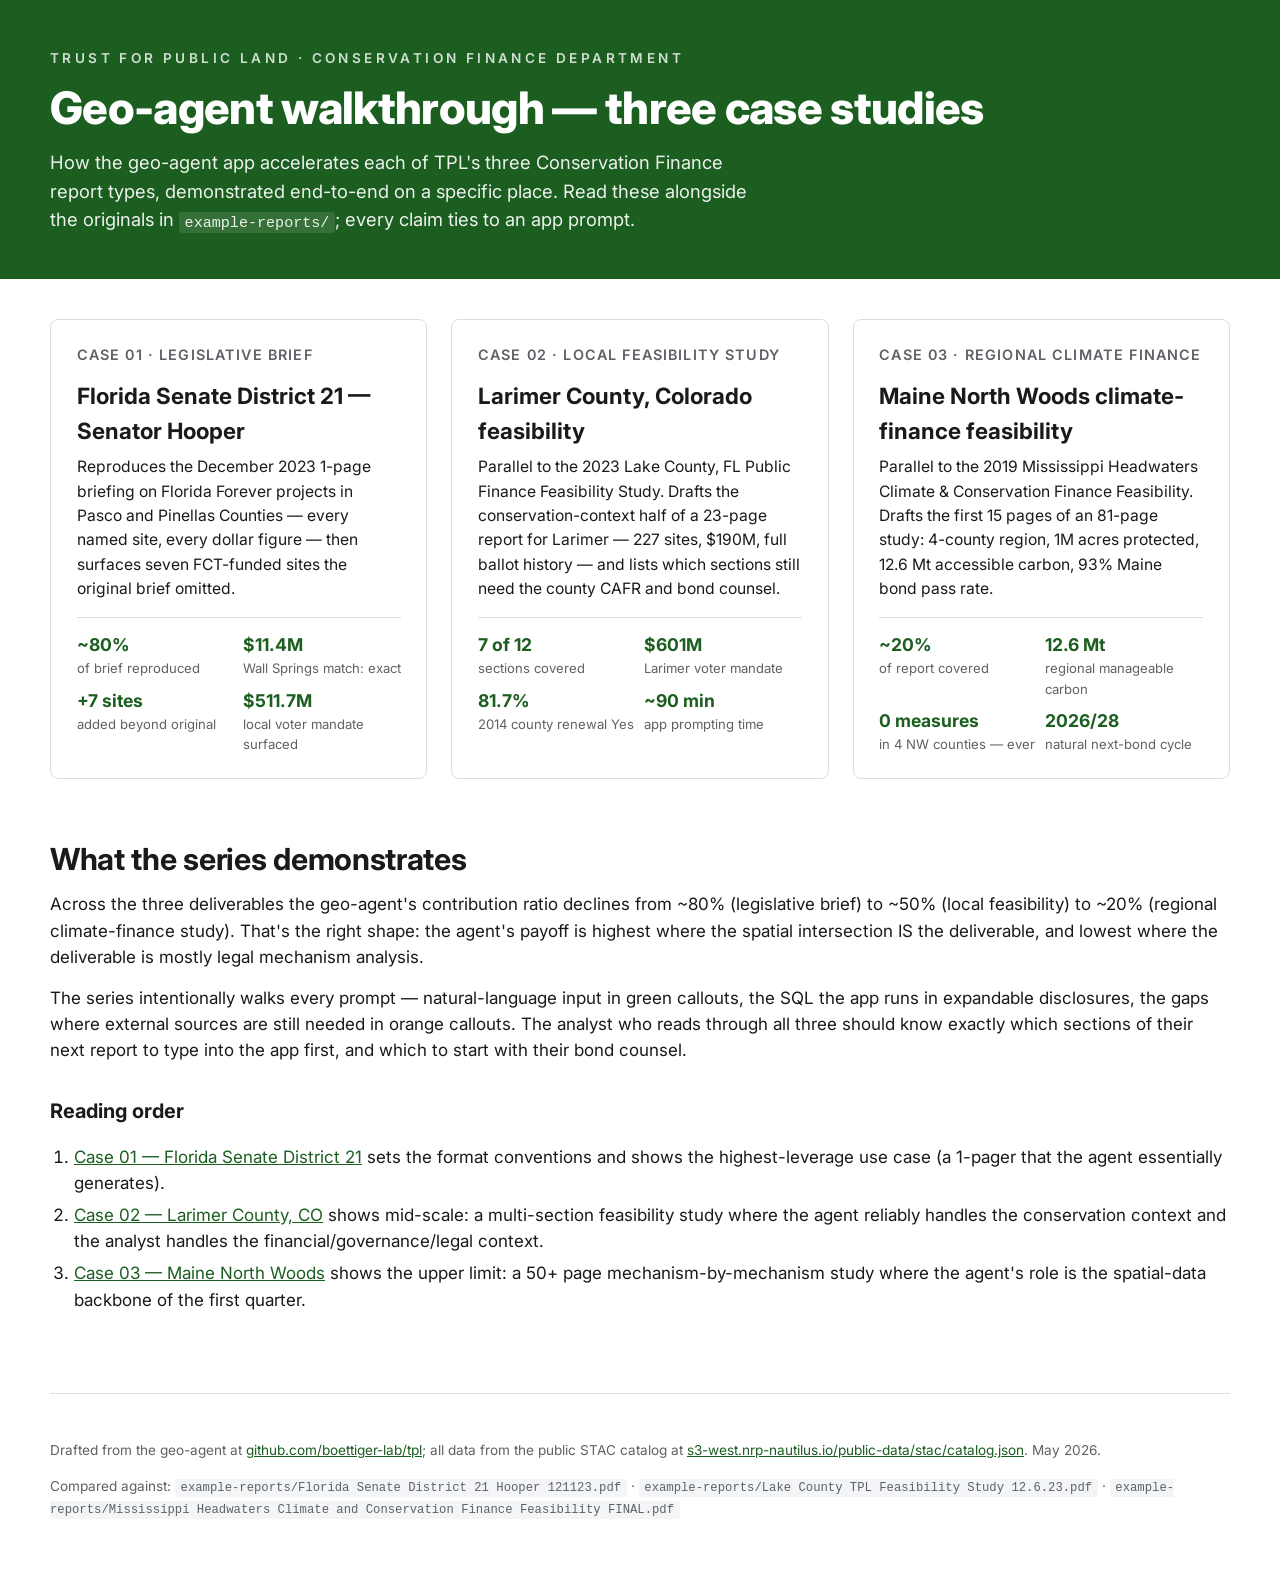
==== case-studies/index.html @ cac1ad0c "Add geo-agent case-study walkthroughs Three long-form HTML walkthroughs that document how the geo-ag" ====
<!doctype html>
<html lang="en">
<head>
<meta charset="utf-8">
<meta name="viewport" content="width=device-width, initial-scale=1">
<title>Geo-Agent Walkthrough — Case Study Series</title>
<link href="https://fonts.googleapis.com/css2?family=Inter:wght@400;500;600;700;800&display=swap" rel="stylesheet">
<link rel="stylesheet" href="assets/walkthrough.css">
<style>
  .grid { display: grid; grid-template-columns: repeat(auto-fit, minmax(330px, 1fr));
          gap: 1.5rem; margin: 2.5rem 0 4rem; }
  .card { border: 1px solid var(--tpl-rule); border-radius: 8px; padding: 1.5rem 1.6rem;
          background: var(--tpl-bg); transition: box-shadow .15s, transform .15s; }
  .card:hover { box-shadow: 0 6px 20px rgba(0,0,0,.07); transform: translateY(-2px); }
  .card h3 { margin: 0 0 .4rem; font-size: 1.4rem; color: var(--tpl-ink); }
  .card h3 a { color: inherit; text-decoration: none; }
  .card .place { color: var(--tpl-muted); font-size: .9rem;
                 text-transform: uppercase; letter-spacing: .08em;
                 margin: 0 0 .8rem; font-weight: 600; }
  .card p { margin: .4rem 0; font-size: .98rem; }
  .card .stats { margin: 1rem 0 0; padding-top: .8rem;
                 border-top: 1px solid var(--tpl-rule);
                 display: grid; grid-template-columns: 1fr 1fr; gap: .5rem;
                 font-size: .82rem; color: var(--tpl-muted); }
  .card .stats b { color: var(--tpl-green); font-size: 1.1rem; display: block; }
</style>
</head>
<body>

<header class="banner">
  <div class="page">
    <div class="eyebrow">Trust for Public Land · Conservation Finance Department</div>
    <h1>Geo-agent walkthrough — three case studies</h1>
    <p>How the geo-agent app accelerates each of TPL's three Conservation
       Finance report types, demonstrated end-to-end on a specific place.
       Read these alongside the originals in <code>example-reports/</code>;
       every claim ties to an app prompt.</p>
  </div>
</header>

<main class="page">

<div class="grid">
  <div class="card">
    <p class="place">Case 01 · Legislative brief</p>
    <h3><a href="florida-sd21.html">Florida Senate District 21 — Senator Hooper</a></h3>
    <p>Reproduces the December 2023 1-page briefing on Florida Forever
       projects in Pasco and Pinellas Counties — every named site, every
       dollar figure — then surfaces seven FCT-funded sites the original
       brief omitted.</p>
    <div class="stats">
      <div><b>~80%</b>of brief reproduced</div>
      <div><b>$11.4M</b>Wall Springs match: exact</div>
      <div><b>+7 sites</b>added beyond original</div>
      <div><b>$511.7M</b>local voter mandate surfaced</div>
    </div>
  </div>

  <div class="card">
    <p class="place">Case 02 · Local feasibility study</p>
    <h3><a href="larimer-co.html">Larimer County, Colorado feasibility</a></h3>
    <p>Parallel to the 2023 Lake County, FL Public Finance Feasibility
       Study.  Drafts the conservation-context half of a 23-page report
       for Larimer — 227 sites, $190M, full ballot history — and lists
       which sections still need the county CAFR and bond counsel.</p>
    <div class="stats">
      <div><b>7 of 12</b>sections covered</div>
      <div><b>$601M</b>Larimer voter mandate</div>
      <div><b>81.7%</b>2014 county renewal Yes</div>
      <div><b>~90 min</b>app prompting time</div>
    </div>
  </div>

  <div class="card">
    <p class="place">Case 03 · Regional climate finance</p>
    <h3><a href="maine-northwoods.html">Maine North Woods climate-finance feasibility</a></h3>
    <p>Parallel to the 2019 Mississippi Headwaters Climate &amp;
       Conservation Finance Feasibility.  Drafts the first 15 pages
       of an 81-page study: 4-county region, 1M acres protected,
       12.6 Mt accessible carbon, 93% Maine bond pass rate.</p>
    <div class="stats">
      <div><b>~20%</b>of report covered</div>
      <div><b>12.6 Mt</b>regional manageable carbon</div>
      <div><b>0 measures</b>in 4 NW counties — ever</div>
      <div><b>2026/28</b>natural next-bond cycle</div>
    </div>
  </div>
</div>

<h2 style="border:none; padding-top:0;">What the series demonstrates</h2>
<p>Across the three deliverables the geo-agent's contribution ratio
declines from ~80% (legislative brief) to ~50% (local feasibility) to
~20% (regional climate-finance study).  That's the right shape: the
agent's payoff is highest where the spatial intersection IS the
deliverable, and lowest where the deliverable is mostly legal mechanism
analysis.</p>

<p>The series intentionally walks every prompt — natural-language input
in green callouts, the SQL the app runs in expandable disclosures, the
gaps where external sources are still needed in orange callouts.  The
analyst who reads through all three should know exactly which sections
of their next report to type into the app first, and which to start
with their bond counsel.</p>

<h3>Reading order</h3>
<ol>
  <li><a href="florida-sd21.html">Case 01 — Florida Senate District 21</a>
      sets the format conventions and shows the highest-leverage
      use case (a 1-pager that the agent essentially generates).</li>
  <li><a href="larimer-co.html">Case 02 — Larimer County, CO</a>
      shows mid-scale: a multi-section feasibility study where the
      agent reliably handles the conservation context and the analyst
      handles the financial/governance/legal context.</li>
  <li><a href="maine-northwoods.html">Case 03 — Maine North Woods</a>
      shows the upper limit: a 50+ page mechanism-by-mechanism study
      where the agent's role is the spatial-data backbone of the
      first quarter.</li>
</ol>

<footer class="foot" style="margin-top:5rem">
  <p>Drafted from the geo-agent at
     <a href="https://github.com/boettiger-lab/tpl">github.com/boettiger-lab/tpl</a>;
     all data from the public STAC catalog at
     <a href="https://s3-west.nrp-nautilus.io/public-data/stac/catalog.json">s3-west.nrp-nautilus.io/public-data/stac/catalog.json</a>.
     May 2026.</p>
  <p>Compared against:
     <code>example-reports/Florida Senate District 21 Hooper 121123.pdf</code> ·
     <code>example-reports/Lake County TPL Feasibility Study 12.6.23.pdf</code> ·
     <code>example-reports/Mississippi Headwaters Climate and Conservation Finance Feasibility FINAL.pdf</code>
  </p>
</footer>

</main>

</body>
</html>
---- case-studies/assets/walkthrough.css ----
/* Case-study walkthrough — long-form scrolling page.
   Designed for the TPL Conservation Finance team. Light, print-friendly. */

:root {
  --tpl-green:    #1B5E20;
  --tpl-green-2:  #2E7D32;
  --tpl-green-3:  #66BB6A;
  --tpl-green-bg: #f0f7f1;
  --tpl-red:      #C62828;
  --tpl-blue:     #1565C0;
  --tpl-orange:   #E65100;
  --tpl-purple:   #6A1B9A;
  --tpl-ink:      #1a1a1a;
  --tpl-muted:    #5e6266;
  --tpl-rule:     #d8dde2;
  --tpl-tint:     #f7f9fb;
  --tpl-bg:       #ffffff;
}

html { scroll-behavior: smooth; }
body {
  margin: 0; padding: 0;
  font-family: "Inter", "Helvetica Neue", system-ui, sans-serif;
  color: var(--tpl-ink);
  background: var(--tpl-bg);
  line-height: 1.55;
  font-size: 17px;
}

/* Layout: centered column + occasional wide breakouts */
.page { max-width: 1180px; margin: 0 auto; padding: 0 2.5rem; }
.wide { max-width: 1380px; margin: 2rem auto; padding: 0 2.5rem; }

/* Banner */
.banner {
  background: var(--tpl-green);
  color: white;
  padding: 3rem 0 2.4rem;
  margin-bottom: 2rem;
}
.banner .eyebrow {
  text-transform: uppercase; letter-spacing: .25em;
  font-size: .85rem; font-weight: 600; opacity: .8; margin-bottom: 1rem;
}
.banner h1 {
  font-size: 2.8rem; line-height: 1.05; font-weight: 800;
  letter-spacing: -0.015em; margin: 0 0 1rem;
}
.banner p { font-size: 1.15rem; opacity: .92; max-width: 60ch; margin: .4rem 0; }
.banner .meta { font-size: .9rem; opacity: .75; margin-top: 1.5rem; }
.banner a { color: white; text-decoration: underline; }
.banner code, .banner .meta code {
  background: rgba(255,255,255,.12); color: white;
  padding: .1rem .35rem; border-radius: 3px;
  font-family: "Fira Mono", "SF Mono", Menlo, monospace;
  font-size: .82em;
}

/* Navigation */
.nav {
  position: sticky; top: 0; z-index: 50;
  background: rgba(255,255,255,.96);
  backdrop-filter: blur(8px);
  border-bottom: 1px solid var(--tpl-rule);
  padding: .8rem 2.5rem;
  font-size: .85rem;
}
.nav-inner { max-width: 1180px; margin: 0 auto; display: flex; gap: 1.4rem; flex-wrap: wrap; align-items: center; }
.nav a { color: var(--tpl-muted); text-decoration: none; }
.nav a:hover { color: var(--tpl-green); }
.nav .home { font-weight: 700; color: var(--tpl-ink); }

/* Headings */
h2 {
  font-size: 1.9rem; line-height: 1.1; font-weight: 700;
  margin: 3.5rem 0 .4rem; letter-spacing: -0.01em;
  border-top: 4px solid var(--tpl-green);
  padding-top: 1.4rem;
}
h2 .num {
  color: var(--tpl-green); font-weight: 800;
  margin-right: .6rem; font-variant-numeric: tabular-nums;
}
h3 { font-size: 1.25rem; font-weight: 700; margin: 2rem 0 .5rem; }
h4 { font-size: 1rem; font-weight: 600; color: var(--tpl-muted);
     text-transform: uppercase; letter-spacing: .1em; margin: 1.6rem 0 .5rem; }
.subtitle { color: var(--tpl-muted); font-size: 1.05rem; margin: 0 0 1.6rem; }

p { margin: .9rem 0; }
p code, li code { background: #f3f5f7; padding: .12rem .35rem; border-radius: 3px;
                  font-size: .9em; }

ul, ol { padding-left: 1.5rem; }
li { margin: .35rem 0; }

a { color: var(--tpl-green); }

/* Prompt box — the canonical "type this into the app" callout */
.prompt {
  background: var(--tpl-green-bg);
  border-left: 4px solid var(--tpl-green);
  border-radius: 6px;
  padding: 1.1rem 1.3rem;
  margin: 1.4rem 0;
  font-size: 1.05rem;
  position: relative;
}
.prompt::before {
  content: "▶ Type in the app";
  display: block;
  font-size: .78rem; font-weight: 700; letter-spacing: .12em;
  text-transform: uppercase; color: var(--tpl-green);
  margin-bottom: .55rem;
}
.prompt q {
  font-style: italic; color: var(--tpl-ink); display: block;
  font-size: 1.08rem; line-height: 1.45;
  quotes: """ """;
}

/* Response box — what the app returns */
.response {
  background: var(--tpl-tint);
  border-left: 4px solid var(--tpl-muted);
  border-radius: 6px;
  padding: 1rem 1.3rem;
  margin: 1.2rem 0;
  font-size: 1rem;
}
.response::before {
  content: "↳ The app replies";
  display: block;
  font-size: .78rem; font-weight: 700; letter-spacing: .12em;
  text-transform: uppercase; color: var(--tpl-muted);
  margin-bottom: .55rem;
}

/* Gap / caveat box */
.gap {
  background: #fff7f0;
  border-left: 4px solid var(--tpl-orange);
  border-radius: 6px;
  padding: .9rem 1.2rem;
  margin: 1.2rem 0;
  font-size: .96rem;
}
.gap:not(.tag)::before {
  content: "⚠ Where the app doesn't suffice";
  display: block;
  font-size: .78rem; font-weight: 700; letter-spacing: .12em;
  text-transform: uppercase; color: var(--tpl-orange);
  margin-bottom: .4rem;
}

/* Tables */
table.t {
  width: 100%; border-collapse: collapse;
  font-size: .95rem; margin: 1rem 0 1.4rem;
}
table.t th, table.t td {
  padding: .55rem .8rem;
  border-bottom: 1px solid var(--tpl-rule);
  text-align: right;
  font-variant-numeric: tabular-nums;
}
table.t th:first-child, table.t td:first-child { text-align: left; }
table.t thead th {
  color: var(--tpl-muted); font-weight: 600;
  text-transform: uppercase; letter-spacing: .07em;
  font-size: .78rem;
  border-bottom: 2px solid var(--tpl-ink);
}
table.t tbody tr.match { background: #f0f7f1; font-weight: 600; }
table.t tbody tr.match td:first-child::before {
  content: "✓ "; color: var(--tpl-green); font-weight: 800;
}
table.t tbody tr.new td:first-child::before {
  content: "+ "; color: var(--tpl-blue); font-weight: 800;
}

/* Side-by-side comparison */
.compare {
  display: grid; grid-template-columns: 1fr 1fr; gap: 1.2rem;
  margin: 1.4rem 0;
}
.compare > div {
  border: 1px solid var(--tpl-rule);
  border-radius: 6px;
  padding: 1rem 1.2rem;
  background: var(--tpl-bg);
}
.compare h4 { margin-top: 0; }

/* Map */
.map {
  height: 520px; width: 100%;
  border: 1px solid var(--tpl-rule); border-radius: 6px;
  margin: 1rem 0 .4rem;
}
.map.tall { height: 620px; }
.caption {
  font-size: .85rem; color: var(--tpl-muted);
  margin: 0 0 1.4rem; line-height: 1.45;
}

/* SQL disclosure */
details.sql {
  margin: .8rem 0 1.4rem; font-size: .9rem;
  border: 1px solid var(--tpl-rule); border-radius: 6px;
  background: var(--tpl-tint); padding: 0;
}
details.sql summary {
  cursor: pointer; padding: .6rem 1rem; color: var(--tpl-muted);
  font-weight: 600; font-size: .85rem; letter-spacing: .04em;
  list-style: none;
}
details.sql summary::before { content: "▶  "; }
details.sql[open] summary::before { content: "▼  "; }
details.sql pre {
  margin: 0; padding: 0 1.1rem 1rem; overflow-x: auto;
  font-family: "Fira Mono", "SF Mono", Menlo, monospace;
  font-size: .82rem; line-height: 1.45;
  color: var(--tpl-ink);
  background: transparent;
}

/* The draft brief at the end — styled to evoke the original 1-pager */
.brief {
  background: var(--tpl-bg);
  border: 1px solid var(--tpl-rule);
  padding: 2.5rem 3rem;
  margin: 2rem 0;
  border-radius: 6px;
  box-shadow: 0 1px 3px rgba(0,0,0,.05);
  font-size: 1rem;
}
.brief h2 {
  border: none; padding: 0; margin: 0 0 .2rem; font-size: 1.8rem;
  color: var(--tpl-ink);
}
.brief .brief-eyebrow {
  font-weight: 700; font-size: .95rem;
  letter-spacing: .04em; color: var(--tpl-ink);
  margin: 0 0 1rem;
}
.brief .brief-ask {
  background: #f0f7f1; border-left: 4px solid var(--tpl-green);
  padding: 1rem 1.2rem; margin: 1.2rem 0; font-size: 1rem;
}
.brief h3 {
  color: var(--tpl-green); border: none; margin: 1.6rem 0 .5rem;
  font-size: 1.05rem; font-weight: 700;
}
.brief ul { margin: .3rem 0 1.4rem; padding-left: 1.5rem; }
.brief li { margin: .2rem 0; }

/* Misc */
.kicker { color: var(--tpl-green); font-weight: 700; }
.dim { color: var(--tpl-muted); }
.tag {
  display: inline-block; padding: .12rem .55rem; border-radius: 3px;
  font-size: .72rem; font-weight: 700; letter-spacing: .06em;
  text-transform: uppercase;
}
.tag.match { background: #e6f3e8; color: var(--tpl-green); }
.tag.new   { background: #e3f2fd; color: var(--tpl-blue); }
.tag.gap   { background: #fff3e0; color: var(--tpl-orange); }

footer.foot {
  margin-top: 5rem; padding: 2rem 0 4rem;
  border-top: 1px solid var(--tpl-rule);
  color: var(--tpl-muted); font-size: .85rem;
}
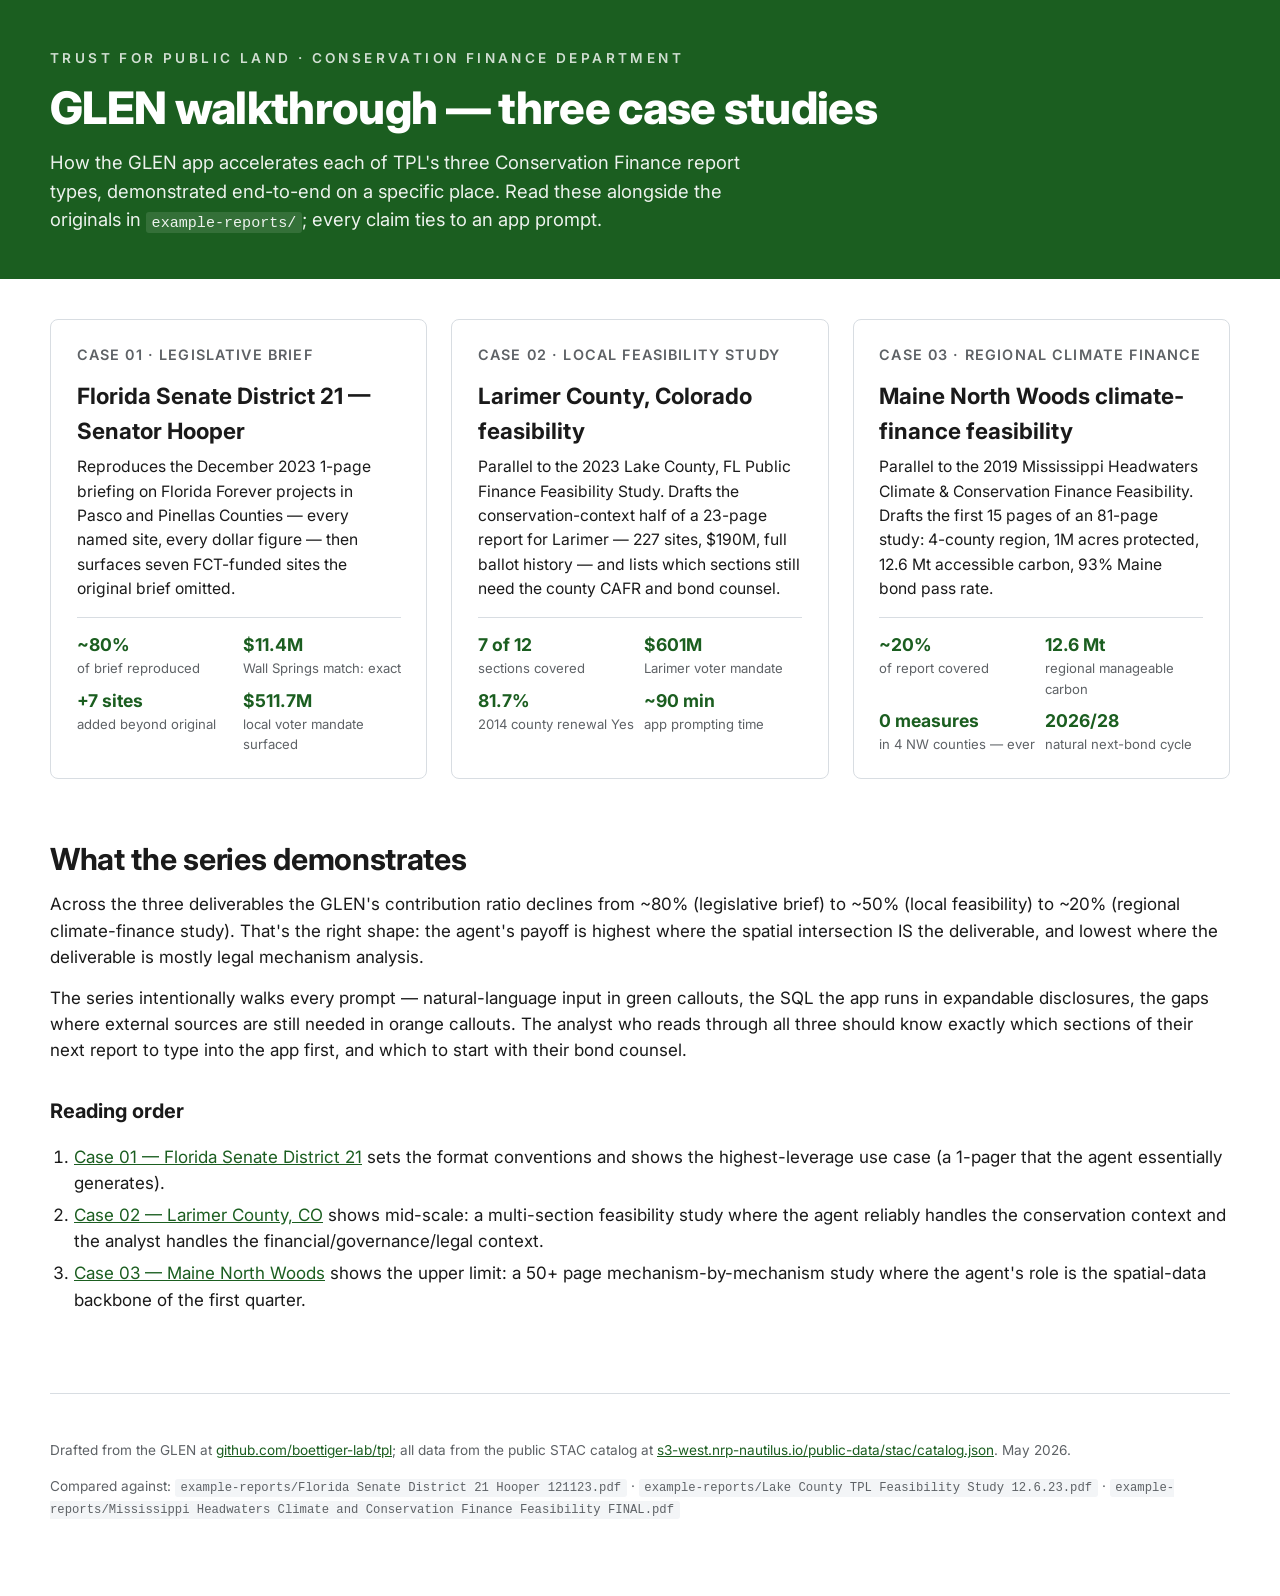
==== commit 7adcca94: "Rebrand framework references to GLEN (Geospatial LLM-Enabled Navigator)" ====
--- a/case-studies/index.html
+++ b/case-studies/index.html
@@ -3,7 +3,7 @@
 <head>
 <meta charset="utf-8">
 <meta name="viewport" content="width=device-width, initial-scale=1">
-<title>Geo-Agent Walkthrough — Case Study Series</title>
+<title>GLEN Walkthrough — Case Study Series</title>
 <link href="https://fonts.googleapis.com/css2?family=Inter:wght@400;500;600;700;800&display=swap" rel="stylesheet">
 <link rel="stylesheet" href="assets/walkthrough.css">
 <style>
@@ -30,8 +30,8 @@
 <header class="banner">
   <div class="page">
     <div class="eyebrow">Trust for Public Land · Conservation Finance Department</div>
-    <h1>Geo-agent walkthrough — three case studies</h1>
-    <p>How the geo-agent app accelerates each of TPL's three Conservation
+    <h1>GLEN walkthrough — three case studies</h1>
+    <p>How the GLEN app accelerates each of TPL's three Conservation
        Finance report types, demonstrated end-to-end on a specific place.
        Read these alongside the originals in <code>example-reports/</code>;
        every claim ties to an app prompt.</p>
@@ -88,7 +88,7 @@
 </div>
 
 <h2 style="border:none; padding-top:0;">What the series demonstrates</h2>
-<p>Across the three deliverables the geo-agent's contribution ratio
+<p>Across the three deliverables the GLEN's contribution ratio
 declines from ~80% (legislative brief) to ~50% (local feasibility) to
 ~20% (regional climate-finance study).  That's the right shape: the
 agent's payoff is highest where the spatial intersection IS the
@@ -118,7 +118,7 @@
 </ol>
 
 <footer class="foot" style="margin-top:5rem">
-  <p>Drafted from the geo-agent at
+  <p>Drafted from the GLEN at
      <a href="https://github.com/boettiger-lab/tpl">github.com/boettiger-lab/tpl</a>;
      all data from the public STAC catalog at
      <a href="https://s3-west.nrp-nautilus.io/public-data/stac/catalog.json">s3-west.nrp-nautilus.io/public-data/stac/catalog.json</a>.
